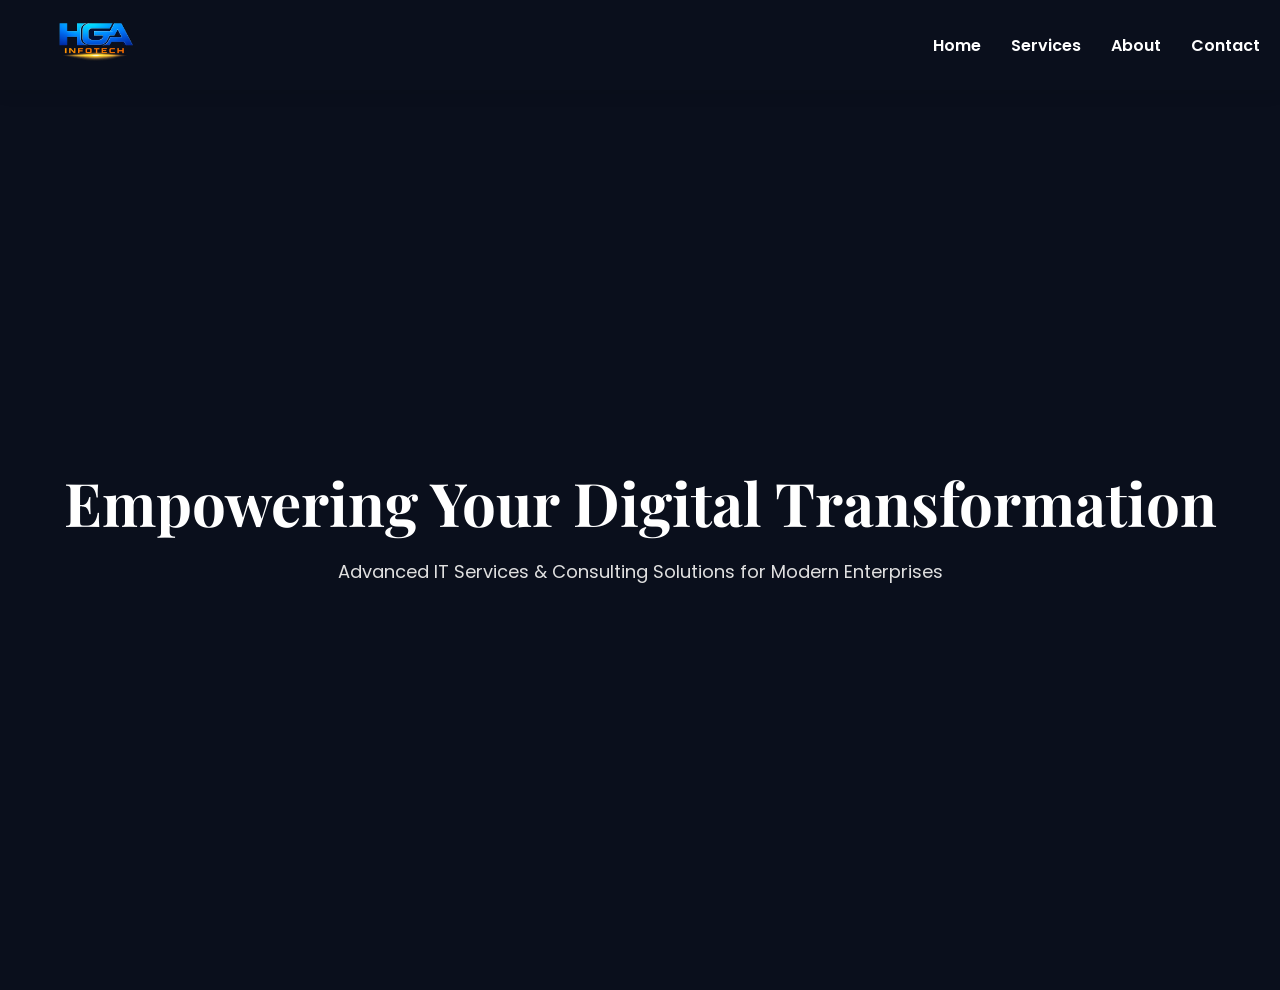
==== index.html @ c2582e8c "WEBSITE ADDED PAGES" ====
<!DOCTYPE html>
<html lang="en">
<head>
<meta charset="UTF-8">
<meta name="viewport" content="width=device-width, initial-scale=1.0">
<title>HGA Infotech | Digital Transformation</title>

<link href="https://fonts.googleapis.com/css2?family=Playfair+Display:wght@500;700&family=Poppins:wght@300;400;600&display=swap" rel="stylesheet">

<style>
*{
    margin:0;
    padding:0;
    box-sizing:border-box;
}

body{
    font-family: 'Poppins', sans-serif;
    background:#0a0f1c;
    color:white;
}

/* ===== HEADER ===== */
header{
position:fixed;
top:0;
width:100%;
height:90px;
padding:0 20px;
display:flex;
justify-content:space-between;
align-items:center;
box-shadow:0 4px 15px rgba(0,0,0,0.08);
z-index:1000;
}

/* Logo + Text */
.header-left{
    display:flex;
    align-items:center; 
  /* vertical center */
    gap:0;            /* space between logo and text */
}

.header-left img{
    height:150px;        /* same as light theme */
    width:auto;
}


.header-left .logo-text{
    font-size:22px;
    font-weight:600;
    letter-spacing:2px;
    color:#4fd1c5;
    margin-bottom:5px;
}

/* NAVIGATION */
nav{
    display:flex;
    align-items:center;
    gap:30px;
}

nav a{
    color:white;
    text-decoration:none;
    font-size:16px;
    font-weight:600;
    transition:0.3s;
}
.logo
nav a:hover{
    color:#00e0ff;
}

/* HERO SECTION */
.hero{
    height:100vh;
    background:linear-gradient(rgba(10,15,28,0.35), rgba(10,15,28,0.35)),
               url('ai-background.png');
    background-size:cover;
    background-position:center;
    background-attachment:fixed;
    display:flex;
    align-items:center;
    justify-content:center;
    text-align:center;
    padding:20px;
    margin-top:90px; /* space for fixed header */
}

.hero-content h1{
    font-family:'Playfair Display', serif;
    font-size:60px;
    line-height:1.2;
    margin-bottom:20px;
}

.hero-content p{
    font-size:18px;
    margin-bottom:30px;
    color:#e0e0e0;
}

.btn{
    padding:14px 35px;
    background:#4fd1c5;
    color:#000;
    text-decoration:none;
    font-weight:600;
    border-radius:30px;
    transition:0.3s;
}

.btn:hover{
    background:white;
}

/* CONTACT SECTION */


/* MOBILE */
@media(max-width:768px){
    header{
        flex-direction:column;
        align-items:flex-start;
        gap:10px;
        padding:15px 20px;
    }

    .hero-content h1{
        font-size:36px;
    }

    nav{
        flex-direction:column;
        align-items:flex-start;
        gap:15px;
    }
}
</style>
</head>

<body>

<header>
    <div class="header-left">
        <img src="logo.png" alt="HGA Logo">
        <div class="logo-text"></div>
    </div>

    <nav>
        <a href="#">Home</a>
        <a href="services.html">Services</a>
        <a href="about.html">About</a>
        <a href="contact.html">Contact</a>
    </nav>
</header>

<section class="hero">
    <div class="hero-content">
        <h1>Empowering Your Digital Transformation</h1>
        <p>Advanced IT Services & Consulting Solutions for Modern Enterprises</p>
    </div>
</section>

<s
</body>
</html>
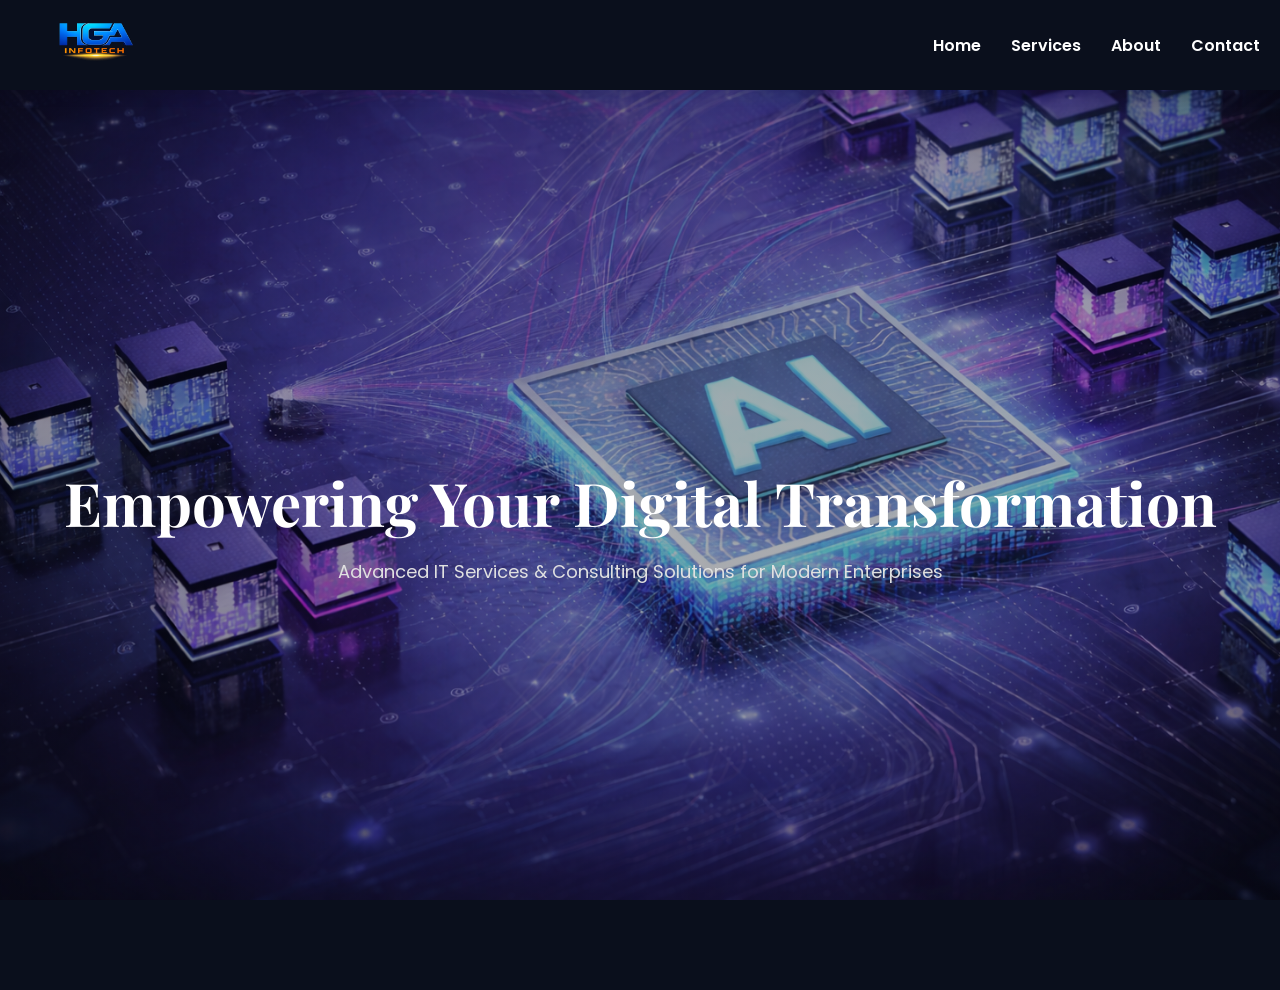
==== commit 2b5dca51: "Update index.html" ====
--- a/index.html
+++ b/index.html
@@ -79,7 +79,7 @@
 .hero{
     height:100vh;
     background:linear-gradient(rgba(10,15,28,0.35), rgba(10,15,28,0.35)),
-               url('ai-background.png');
+               url('MAINSCREEN.png');
     background-size:cover;
     background-position:center;
     background-attachment:fixed;
@@ -168,4 +168,5 @@
 
 <s
 </body>
-</html>+
+</html>
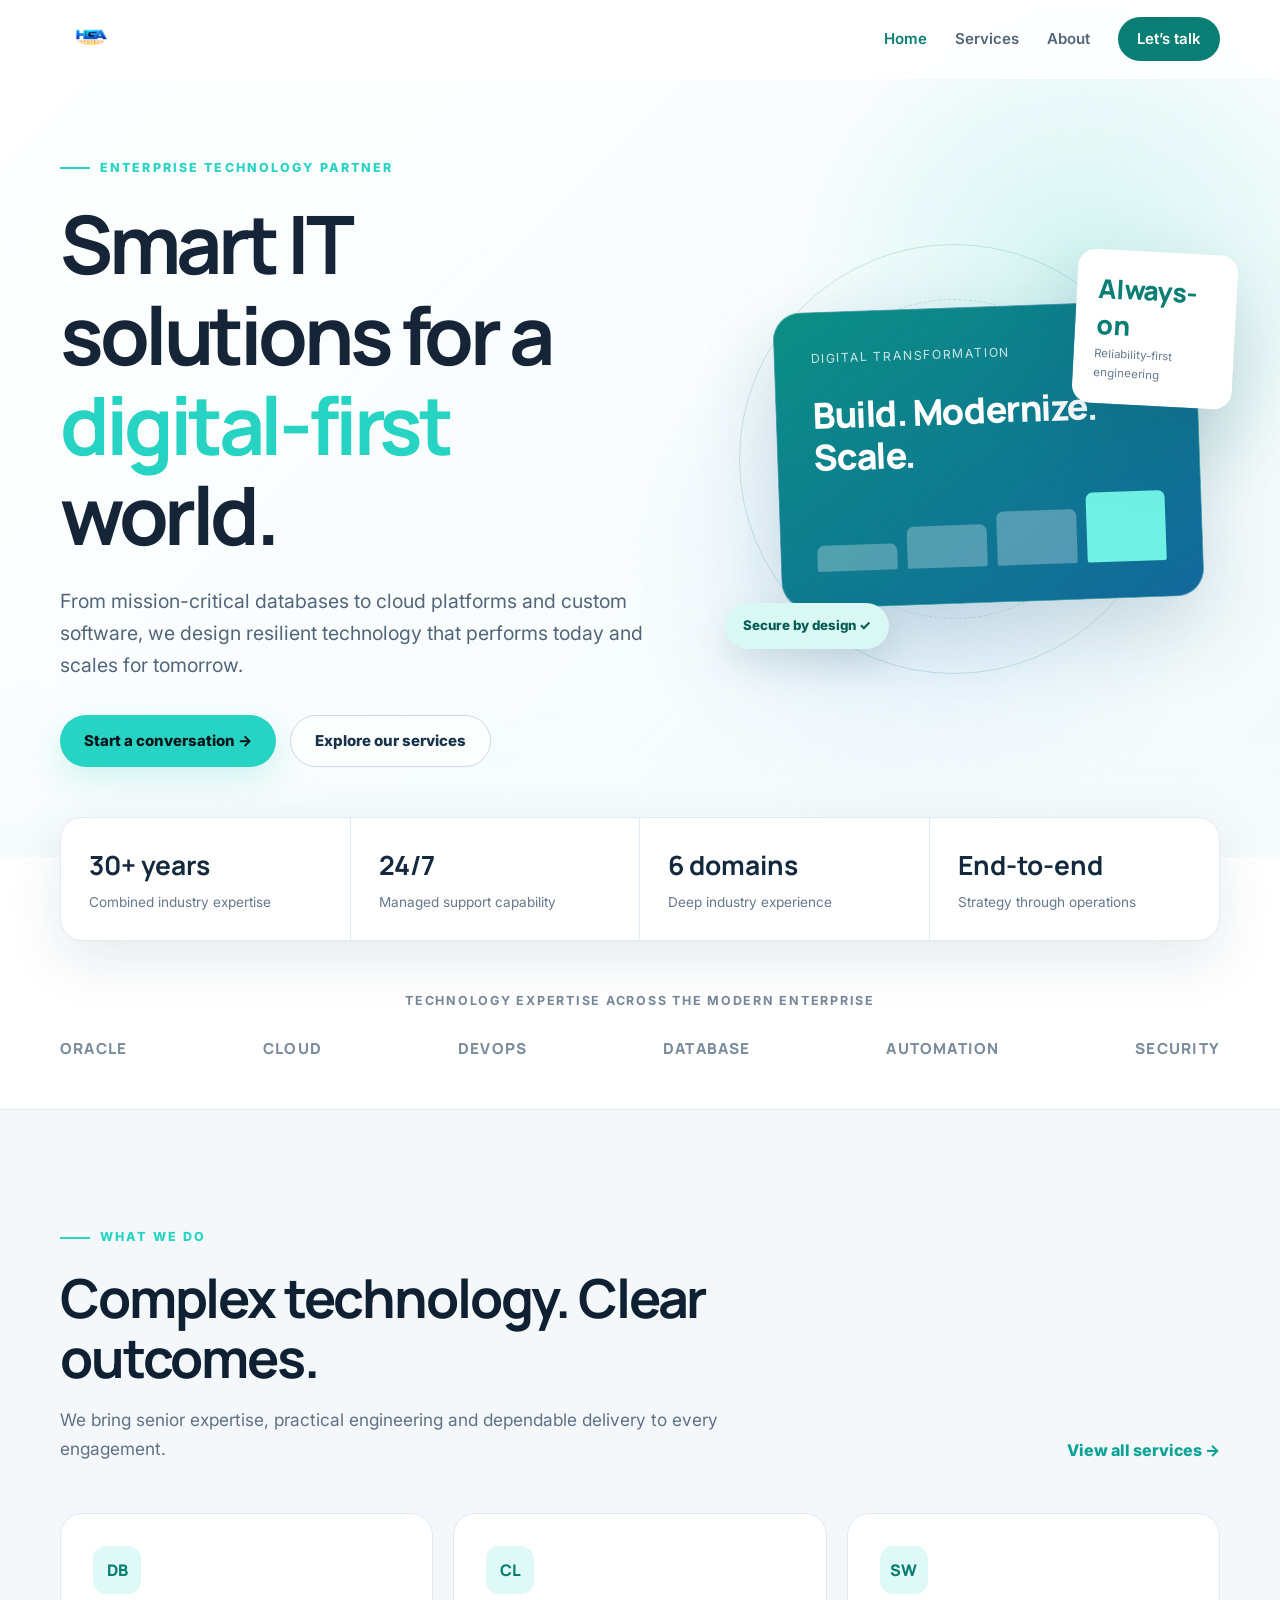
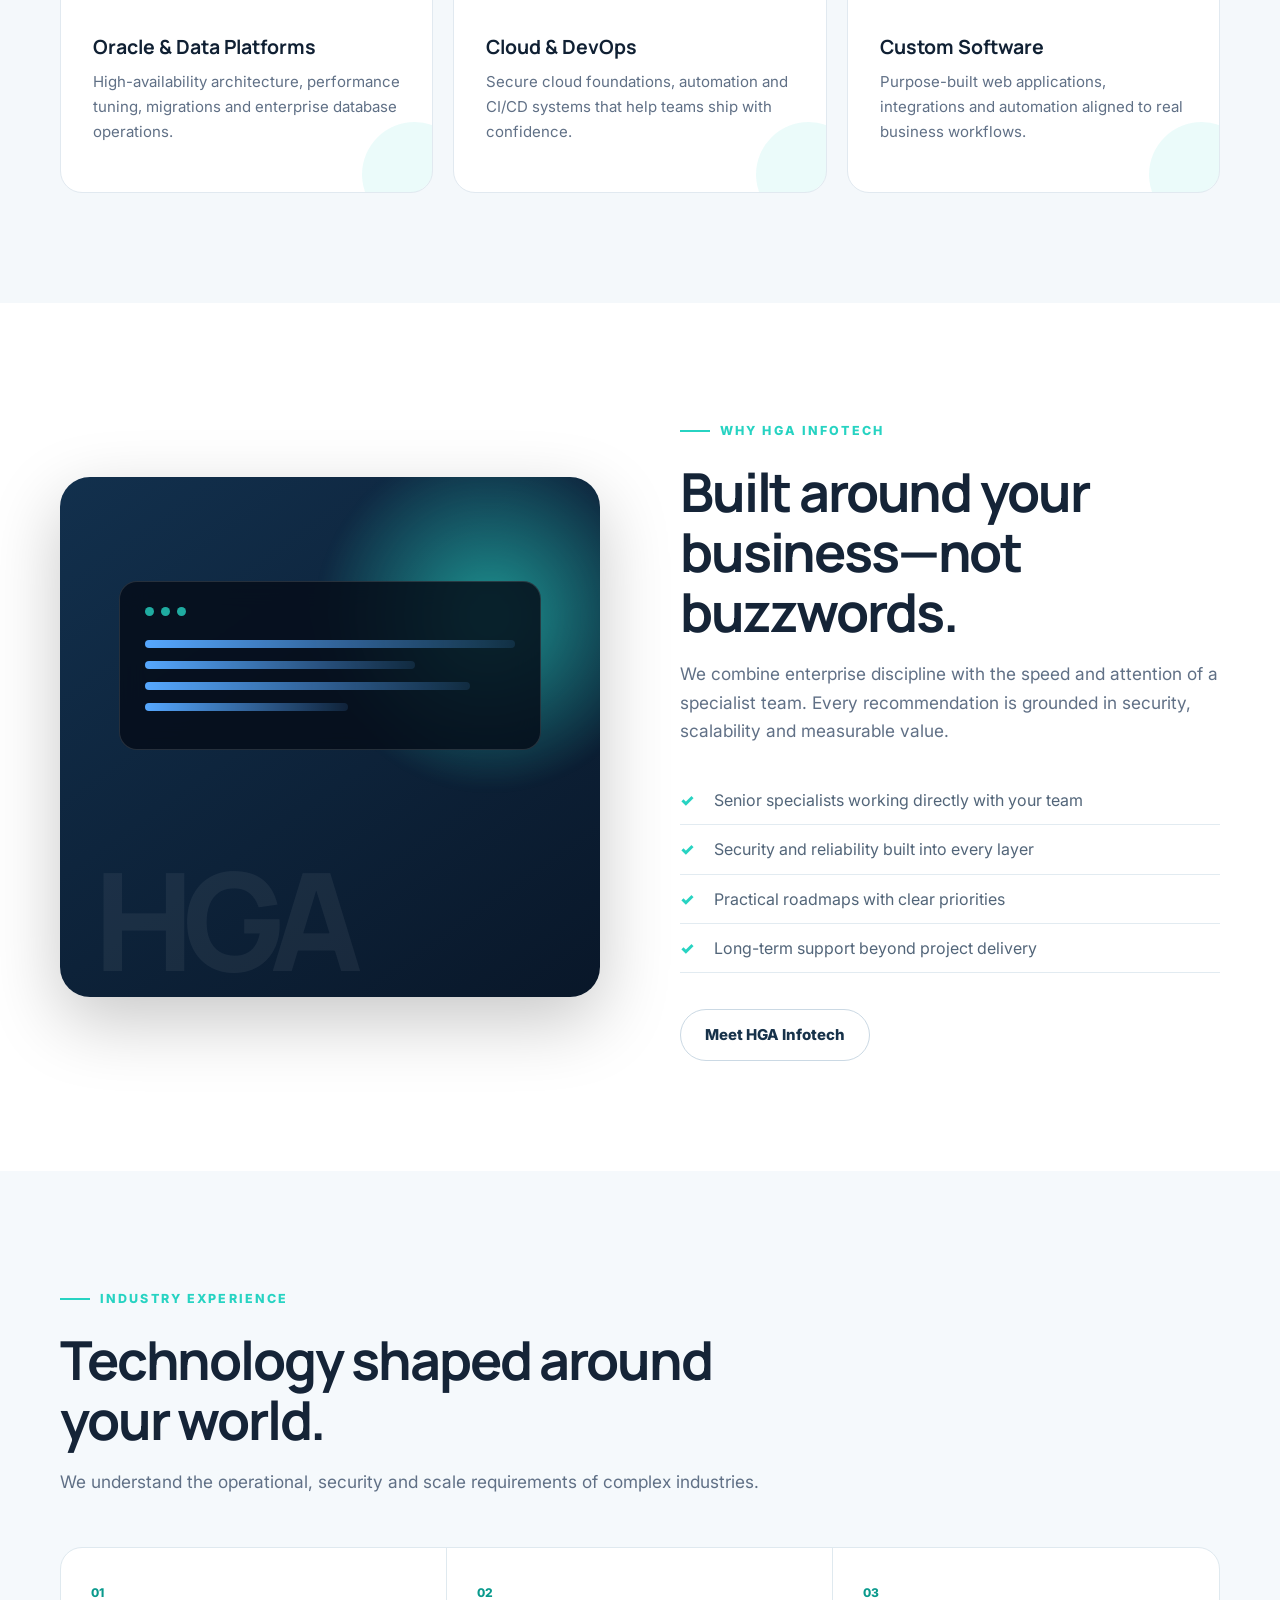
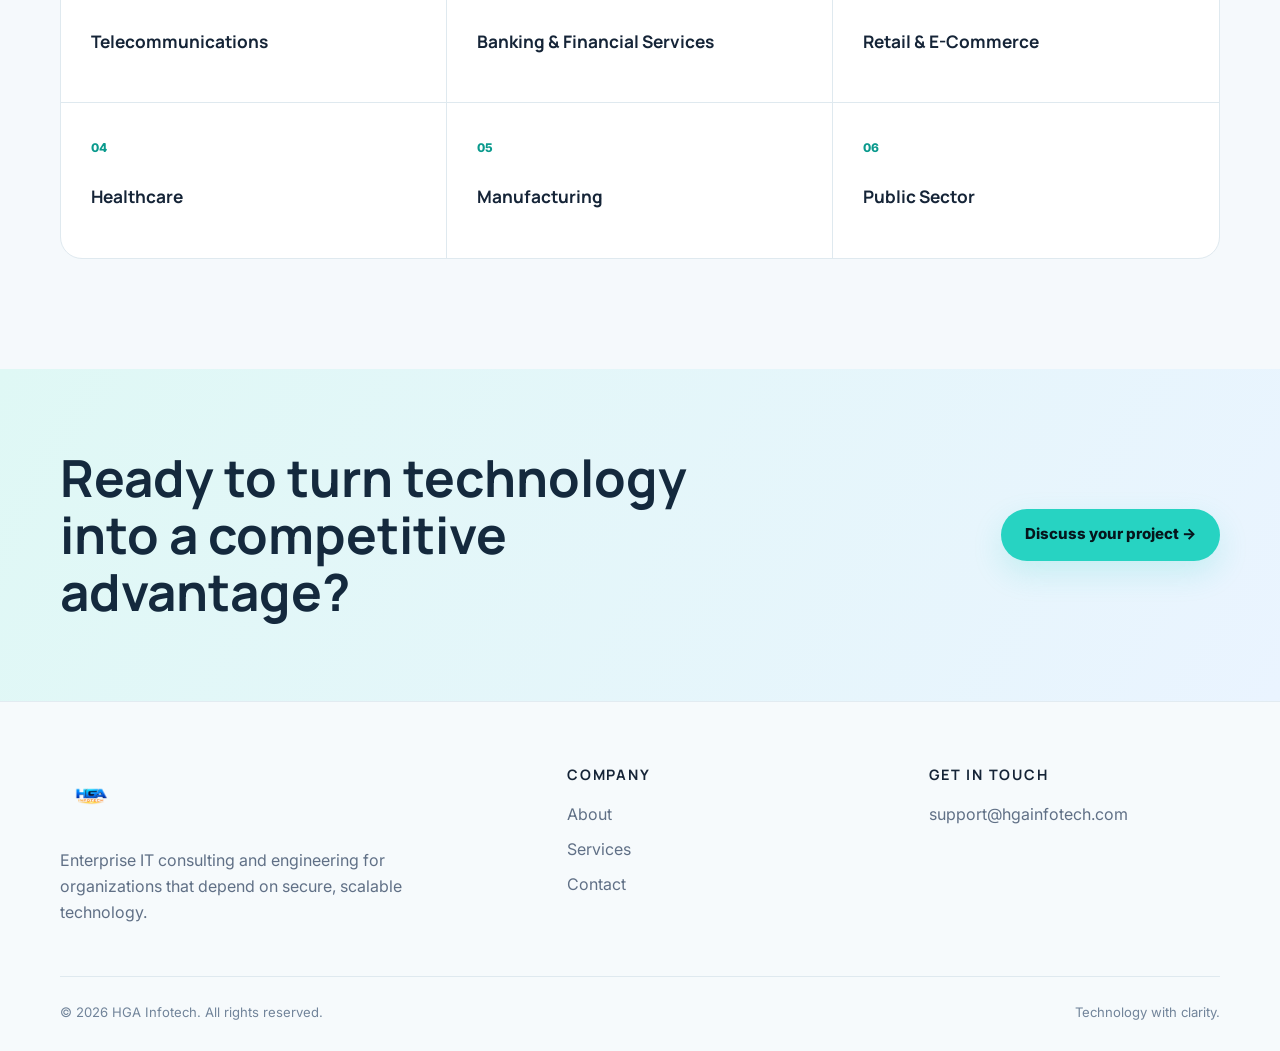
==== commit 78f1aa7c: "Professional light-theme website redesign" ====
--- a/index.html
+++ b/index.html
@@ -1,172 +1,63 @@
-<!DOCTYPE html>
-<html lang="en">
-<head>
-<meta charset="UTF-8">
-<meta name="viewport" content="width=device-width, initial-scale=1.0">
-<title>HGA Infotech | Digital Transformation</title>
-
-<link href="https://fonts.googleapis.com/css2?family=Playfair+Display:wght@500;700&family=Poppins:wght@300;400;600&display=swap" rel="stylesheet">
-
-<style>
-*{
-    margin:0;
-    padding:0;
-    box-sizing:border-box;
-}
-
-body{
-    font-family: 'Poppins', sans-serif;
-    background:#0a0f1c;
-    color:white;
-}
-
-/* ===== HEADER ===== */
-header{
-position:fixed;
-top:0;
-width:100%;
-height:90px;
-padding:0 20px;
-display:flex;
-justify-content:space-between;
-align-items:center;
-box-shadow:0 4px 15px rgba(0,0,0,0.08);
-z-index:1000;
-}
-
-/* Logo + Text */
-.header-left{
-    display:flex;
-    align-items:center; 
-  /* vertical center */
-    gap:0;            /* space between logo and text */
-}
-
-.header-left img{
-    height:150px;        /* same as light theme */
-    width:auto;
-}
-
-
-.header-left .logo-text{
-    font-size:22px;
-    font-weight:600;
-    letter-spacing:2px;
-    color:#4fd1c5;
-    margin-bottom:5px;
-}
-
-/* NAVIGATION */
-nav{
-    display:flex;
-    align-items:center;
-    gap:30px;
-}
-
-nav a{
-    color:white;
-    text-decoration:none;
-    font-size:16px;
-    font-weight:600;
-    transition:0.3s;
-}
-.logo
-nav a:hover{
-    color:#00e0ff;
-}
-
-/* HERO SECTION */
-.hero{
-    height:100vh;
-    background:linear-gradient(rgba(10,15,28,0.35), rgba(10,15,28,0.35)),
-               url('MAINSCREEN.png');
-    background-size:cover;
-    background-position:center;
-    background-attachment:fixed;
-    display:flex;
-    align-items:center;
-    justify-content:center;
-    text-align:center;
-    padding:20px;
-    margin-top:90px; /* space for fixed header */
-}
-
-.hero-content h1{
-    font-family:'Playfair Display', serif;
-    font-size:60px;
-    line-height:1.2;
-    margin-bottom:20px;
-}
-
-.hero-content p{
-    font-size:18px;
-    margin-bottom:30px;
-    color:#e0e0e0;
-}
-
-.btn{
-    padding:14px 35px;
-    background:#4fd1c5;
-    color:#000;
-    text-decoration:none;
-    font-weight:600;
-    border-radius:30px;
-    transition:0.3s;
-}
-
-.btn:hover{
-    background:white;
-}
-
-/* CONTACT SECTION */
-
-
-/* MOBILE */
-@media(max-width:768px){
-    header{
-        flex-direction:column;
-        align-items:flex-start;
-        gap:10px;
-        padding:15px 20px;
-    }
-
-    .hero-content h1{
-        font-size:36px;
-    }
-
-    nav{
-        flex-direction:column;
-        align-items:flex-start;
-        gap:15px;
-    }
-}
-</style>
-</head>
-
-<body>
-
-<header>
-    <div class="header-left">
-        <img src="logo.png" alt="HGA Logo">
-        <div class="logo-text"></div>
-    </div>
-
-    <nav>
-        <a href="#">Home</a>
-        <a href="services.html">Services</a>
-        <a href="about.html">About</a>
-        <a href="contact.html">Contact</a>
-    </nav>
-</header>
-
-<section class="hero">
-    <div class="hero-content">
-        <h1>Empowering Your Digital Transformation</h1>
-        <p>Advanced IT Services & Consulting Solutions for Modern Enterprises</p>
-    </div>
-</section>
-
-<s
-</body>
-
-</html>
+<!doctype html>
+<html lang="en">
+<head>
+  <meta charset="utf-8"><meta name="viewport" content="width=device-width,initial-scale=1">
+  <meta name="description" content="HGA Infotech delivers enterprise IT consulting, Oracle database, cloud, DevOps, security and custom software solutions.">
+  <title>HGA Infotech | Enterprise Technology, Built for What’s Next</title>
+  <link rel="preconnect" href="https://fonts.googleapis.com"><link rel="preconnect" href="https://fonts.gstatic.com" crossorigin>
+  <link href="https://fonts.googleapis.com/css2?family=Inter:wght@400;500;600;700&family=Manrope:wght@600;700;800&display=swap" rel="stylesheet">
+  <link rel="stylesheet" href="styles.css">
+</head>
+<body>
+  <header class="site-header"><div class="container nav-wrap">
+    <a class="brand" href="index.html" aria-label="HGA Infotech home"><img src="logo.png" alt="HGA Infotech"></a>
+    <button class="menu-toggle" aria-label="Open navigation" aria-expanded="false"><span></span><span></span><span></span></button>
+    <nav class="nav-links" aria-label="Main navigation"><a class="active" href="index.html">Home</a><a href="services.html">Services</a><a href="about.html">About</a><a class="nav-cta" href="contact.html">Let’s talk</a></nav>
+  </div></header>
+
+  <main>
+    <section class="hero"><div class="container hero-layout"><div class="hero-content">
+      <span class="eyebrow">Enterprise technology partner</span>
+      <h1>Smart IT solutions for a <span>digital-first</span> world.</h1>
+      <p class="hero-copy">From mission-critical databases to cloud platforms and custom software, we design resilient technology that performs today and scales for tomorrow.</p>
+      <div class="actions"><a class="btn btn-primary" href="contact.html">Start a conversation →</a><a class="btn btn-secondary" href="services.html">Explore our services</a></div>
+    </div><div class="hero-showcase" aria-hidden="true"><div class="showcase-orbit orbit-one"></div><div class="showcase-orbit orbit-two"></div><div class="showcase-card showcase-main"><span>Digital transformation</span><strong>Build. Modernize.<br>Scale.</strong><div class="showcase-bars"><i></i><i></i><i></i><i></i></div></div><div class="showcase-card showcase-float"><b>Always-on</b><span>Reliability-first engineering</span></div><div class="showcase-pill">Secure by design ✓</div></div></div></section>
+
+    <div class="trust-bar"><div class="container trust-grid">
+      <div class="stat"><strong>30+ years</strong><span>Combined industry expertise</span></div>
+      <div class="stat"><strong>24/7</strong><span>Managed support capability</span></div>
+      <div class="stat"><strong>6 domains</strong><span>Deep industry experience</span></div>
+      <div class="stat"><strong>End-to-end</strong><span>Strategy through operations</span></div>
+    </div></div>
+
+    <section class="expertise-strip"><div class="container"><p>Technology expertise across the modern enterprise</p><div class="expertise-list"><span>ORACLE</span><span>CLOUD</span><span>DEVOPS</span><span>DATABASE</span><span>AUTOMATION</span><span>SECURITY</span></div></div></section>
+
+    <section class="section section-light"><div class="container">
+      <div class="section-head"><div><span class="eyebrow">What we do</span><h2>Complex technology. Clear outcomes.</h2><p class="lead">We bring senior expertise, practical engineering and dependable delivery to every engagement.</p></div><a class="text-link" href="services.html">View all services →</a></div>
+      <div class="services-grid">
+        <article class="service-card"><div class="icon-box">DB</div><h3>Oracle & Data Platforms</h3><p>High-availability architecture, performance tuning, migrations and enterprise database operations.</p></article>
+        <article class="service-card"><div class="icon-box">CL</div><h3>Cloud & DevOps</h3><p>Secure cloud foundations, automation and CI/CD systems that help teams ship with confidence.</p></article>
+        <article class="service-card"><div class="icon-box">SW</div><h3>Custom Software</h3><p>Purpose-built web applications, integrations and automation aligned to real business workflows.</p></article>
+      </div>
+    </div></section>
+
+    <section class="section section-dark"><div class="container split">
+      <div class="visual-panel" aria-hidden="true"><div class="code-window"><div class="window-dots"><i></i><i></i><i></i></div><div class="code-line"></div><div class="code-line"></div><div class="code-line"></div><div class="code-line"></div></div></div>
+      <div><span class="eyebrow">Why HGA Infotech</span><h2>Built around your business—not buzzwords.</h2><p class="lead">We combine enterprise discipline with the speed and attention of a specialist team. Every recommendation is grounded in security, scalability and measurable value.</p>
+        <ul class="check-list"><li>Senior specialists working directly with your team</li><li>Security and reliability built into every layer</li><li>Practical roadmaps with clear priorities</li><li>Long-term support beyond project delivery</li></ul>
+        <a class="btn btn-secondary" href="about.html">Meet HGA Infotech</a>
+      </div>
+    </div></section>
+
+    <section class="section industries-section"><div class="container"><div class="section-head"><div><span class="eyebrow">Industry experience</span><h2>Technology shaped around your world.</h2><p class="lead">We understand the operational, security and scale requirements of complex industries.</p></div></div><div class="industry-grid"><article><span>01</span><h3>Telecommunications</h3></article><article><span>02</span><h3>Banking & Financial Services</h3></article><article><span>03</span><h3>Retail & E-Commerce</h3></article><article><span>04</span><h3>Healthcare</h3></article><article><span>05</span><h3>Manufacturing</h3></article><article><span>06</span><h3>Public Sector</h3></article></div></div></section>
+
+    <section class="cta"><div class="container cta-inner"><h2>Ready to turn technology into a competitive advantage?</h2><a class="btn btn-primary" href="contact.html">Discuss your project →</a></div></section>
+  </main>
+
+  <footer class="site-footer"><div class="container"><div class="footer-grid">
+    <div class="footer-brand"><a class="brand" href="index.html"><img src="logo.png" alt="HGA Infotech"></a><p>Enterprise IT consulting and engineering for organizations that depend on secure, scalable technology.</p></div>
+    <div class="footer-col"><h3>Company</h3><a href="about.html">About</a><a href="services.html">Services</a><a href="contact.html">Contact</a></div>
+    <div class="footer-col"><h3>Get in touch</h3><a href="mailto:support@hgainfotech.com">support@hgainfotech.com</a></div>
+  </div><div class="footer-bottom"><span>© 2026 HGA Infotech. All rights reserved.</span><span>Technology with clarity.</span></div></div></footer>
+  <script src="script.js"></script>
+</body></html>
--- a/styles.css
+++ b/styles.css
@@ -0,0 +1,247 @@
+:root {
+  --bg: #07111f;
+  --bg-soft: #0d1b2e;
+  --surface: #10233a;
+  --surface-light: #f4f8fb;
+  --text: #eef7ff;
+  --text-dark: #102033;
+  --muted: #9fb3c8;
+  --muted-dark: #607086;
+  --primary: #27d3c2;
+  --primary-dark: #0aa394;
+  --accent: #56a8ff;
+  --border: rgba(255, 255, 255, 0.11);
+  --shadow: 0 24px 70px rgba(0, 0, 0, 0.22);
+  --radius: 22px;
+  --container: min(1160px, calc(100% - 40px));
+}
+
+* { box-sizing: border-box; margin: 0; padding: 0; }
+html { scroll-behavior: smooth; }
+body {
+  font-family: "Inter", system-ui, sans-serif;
+  color: var(--text);
+  background: var(--bg);
+  line-height: 1.65;
+  overflow-x: hidden;
+}
+img { display: block; max-width: 100%; }
+a { color: inherit; }
+button { font: inherit; }
+.container { width: var(--container); margin-inline: auto; }
+
+.site-header {
+  position: fixed;
+  inset: 0 0 auto;
+  z-index: 1000;
+  background: rgba(7, 17, 31, 0.8);
+  border-bottom: 1px solid transparent;
+  backdrop-filter: blur(16px);
+  transition: .3s ease;
+}
+.site-header.scrolled { border-color: var(--border); box-shadow: 0 10px 30px rgba(0,0,0,.18); }
+.nav-wrap { min-height: 78px; display: flex; align-items: center; justify-content: space-between; gap: 28px; }
+.brand { display: flex; align-items: center; text-decoration: none; min-width: max-content; }
+.brand img { width: 142px; height: 62px; object-fit: contain; object-position: left center; }
+.nav-links { display: flex; align-items: center; gap: 28px; }
+.nav-links > a { color: #c4d2e0; text-decoration: none; font-size: .94rem; font-weight: 600; transition: .2s; }
+.nav-links > a:hover, .nav-links > a.active { color: white; }
+.nav-links .nav-cta { color: #06151c; background: var(--primary); padding: 10px 19px; border-radius: 999px; }
+.nav-links .nav-cta:hover { color: #06151c; background: #6ae6da; transform: translateY(-1px); }
+.menu-toggle { display: none; color: white; background: transparent; border: 0; width: 42px; height: 42px; cursor: pointer; }
+.menu-toggle span { display: block; width: 24px; height: 2px; background: currentColor; margin: 5px auto; transition: .25s; }
+
+.hero { position: relative; min-height: 760px; display: grid; align-items: center; padding: 150px 0 90px; isolation: isolate; }
+.hero::before { content: ""; position: absolute; inset: 0; z-index: -2; background: linear-gradient(90deg, rgba(4,12,24,.98) 3%, rgba(4,12,24,.83) 47%, rgba(4,12,24,.3)), url("MAINSCREEN.png") center/cover; }
+.hero::after { content: ""; position: absolute; inset: auto 0 0; height: 180px; z-index: -1; background: linear-gradient(transparent, var(--bg)); }
+.hero-content { max-width: 760px; }
+.eyebrow { display: inline-flex; align-items: center; gap: 10px; color: var(--primary); text-transform: uppercase; letter-spacing: .17em; font-size: .78rem; font-weight: 800; margin-bottom: 20px; }
+.eyebrow::before { content: ""; width: 30px; height: 2px; background: var(--primary); }
+h1, h2, h3 { font-family: "Manrope", sans-serif; line-height: 1.12; }
+.hero h1 { font-size: clamp(3rem, 6.3vw, 5.8rem); letter-spacing: -.055em; max-width: 900px; }
+.hero h1 span { color: var(--primary); }
+.hero-copy { max-width: 650px; color: #c4d2e0; font-size: clamp(1.05rem, 2vw, 1.22rem); margin: 25px 0 34px; }
+.actions { display: flex; flex-wrap: wrap; gap: 14px; }
+.btn { display: inline-flex; justify-content: center; align-items: center; gap: 9px; min-height: 52px; padding: 0 24px; border-radius: 999px; text-decoration: none; font-weight: 800; font-size: .94rem; transition: .25s ease; }
+.btn-primary { color: #06151c; background: var(--primary); box-shadow: 0 12px 30px rgba(39,211,194,.18); }
+.btn-primary:hover { background: #6ae6da; transform: translateY(-2px); }
+.btn-secondary { color: white; border: 1px solid rgba(255,255,255,.25); background: rgba(255,255,255,.06); }
+.btn-secondary:hover { border-color: white; background: rgba(255,255,255,.11); transform: translateY(-2px); }
+
+.trust-bar { position: relative; z-index: 2; margin-top: -40px; }
+.trust-grid { display: grid; grid-template-columns: repeat(4, 1fr); background: rgba(16,35,58,.96); border: 1px solid var(--border); border-radius: var(--radius); box-shadow: var(--shadow); overflow: hidden; }
+.stat { padding: 26px 28px; border-right: 1px solid var(--border); }
+.stat:last-child { border: 0; }
+.stat strong { display: block; font-family: "Manrope"; font-size: 1.65rem; color: white; }
+.stat span { color: var(--muted); font-size: .85rem; }
+
+.section { padding: 110px 0; }
+.section-light { color: var(--text-dark); background: var(--surface-light); }
+.section-head { display: flex; align-items: end; justify-content: space-between; gap: 40px; margin-bottom: 50px; }
+.section-head > div { max-width: 700px; }
+.section h2 { font-size: clamp(2.2rem, 4.2vw, 3.6rem); letter-spacing: -.04em; margin-bottom: 18px; }
+.lead { color: var(--muted-dark); font-size: 1.08rem; max-width: 700px; }
+.section-dark .lead { color: var(--muted); }
+.text-link { color: var(--primary-dark); font-weight: 800; text-decoration: none; white-space: nowrap; }
+.text-link:hover { text-decoration: underline; }
+
+.services-grid { display: grid; grid-template-columns: repeat(3, 1fr); gap: 20px; }
+.service-card { position: relative; min-height: 280px; padding: 32px; color: var(--text-dark); background: white; border: 1px solid #e1e9f0; border-radius: var(--radius); transition: .3s ease; overflow: hidden; }
+.service-card::after { content: ""; position: absolute; right: -35px; bottom: -35px; width: 105px; height: 105px; border-radius: 50%; background: rgba(39,211,194,.09); transition: .3s; }
+.service-card:hover { transform: translateY(-7px); box-shadow: 0 24px 55px rgba(22,50,75,.11); border-color: rgba(10,163,148,.35); }
+.service-card:hover::after { transform: scale(1.35); }
+.icon-box { display: grid; place-items: center; width: 48px; height: 48px; color: #057d72; background: #dff9f6; border-radius: 13px; font-family: "Manrope"; font-weight: 800; margin-bottom: 42px; }
+.service-card h3 { font-size: 1.22rem; margin-bottom: 12px; }
+.service-card p { color: var(--muted-dark); font-size: .94rem; }
+
+.split { display: grid; grid-template-columns: 1fr 1fr; gap: 80px; align-items: center; }
+.visual-panel { position: relative; min-height: 520px; border-radius: 30px; overflow: hidden; background: linear-gradient(145deg, #12304d, #091729); box-shadow: var(--shadow); }
+.visual-panel::before { content: ""; position: absolute; width: 360px; height: 360px; border-radius: 50%; right: -70px; top: -40px; background: radial-gradient(circle, rgba(39,211,194,.65), transparent 68%); filter: blur(4px); }
+.visual-panel::after { content: "HGA"; position: absolute; left: 34px; bottom: 10px; font: 800 8.5rem/1 "Manrope"; letter-spacing: -.08em; color: rgba(255,255,255,.06); }
+.code-window { position: absolute; width: 78%; left: 11%; top: 20%; padding: 25px; background: rgba(5,13,25,.83); border: 1px solid rgba(255,255,255,.13); border-radius: 18px; backdrop-filter: blur(12px); }
+.window-dots { display: flex; gap: 7px; margin-bottom: 24px; }
+.window-dots i { width: 9px; height: 9px; border-radius: 50%; background: var(--primary); opacity: .8; }
+.code-line { height: 8px; border-radius: 10px; margin: 13px 0; background: linear-gradient(90deg, var(--accent), rgba(86,168,255,.12)); }
+.code-line:nth-child(3) { width: 73%; }.code-line:nth-child(4) { width: 88%; }.code-line:nth-child(5) { width: 55%; }.code-line:nth-child(6) { width: 78%; }
+.check-list { list-style: none; margin: 30px 0 36px; }
+.check-list li { position: relative; padding: 11px 0 11px 34px; color: #cad7e4; border-bottom: 1px solid var(--border); }
+.check-list li::before { content: "✓"; position: absolute; left: 0; color: var(--primary); font-weight: 900; }
+
+.page-hero { padding: 170px 0 90px; background: radial-gradient(circle at 82% 15%, rgba(39,211,194,.14), transparent 26%), linear-gradient(145deg,#07111f,#0c2035); }
+.page-hero .eyebrow { margin-bottom: 18px; }
+.page-hero h1 { max-width: 850px; font-size: clamp(2.8rem, 5.4vw, 5rem); letter-spacing: -.05em; }
+.page-hero p { max-width: 720px; color: var(--muted); font-size: 1.15rem; margin-top: 24px; }
+.process-grid { display: grid; grid-template-columns: repeat(4, 1fr); gap: 18px; counter-reset: process; }
+.process-item { counter-increment: process; padding: 28px; border: 1px solid var(--border); border-radius: 18px; background: rgba(255,255,255,.035); }
+.process-item::before { content: "0" counter(process); display: block; color: var(--primary); font-family: "Manrope"; font-weight: 800; margin-bottom: 35px; }
+.process-item h3 { margin-bottom: 12px; }.process-item p { color: var(--muted); font-size: .92rem; }
+.content-card { padding: 38px; color: var(--text-dark); background: white; border: 1px solid #e1e9f0; border-radius: var(--radius); }
+.content-card h3 { margin-bottom: 12px; font-size: 1.25rem; }.content-card p { color: var(--muted-dark); }
+.values-grid { display: grid; grid-template-columns: repeat(3,1fr); gap: 20px; margin-top: 45px; }
+
+.contact-layout { display: grid; grid-template-columns: .85fr 1.15fr; gap: 60px; align-items: start; }
+.contact-list { list-style: none; margin-top: 35px; }
+.contact-list li { padding: 18px 0; border-bottom: 1px solid var(--border); color: var(--muted); }
+.contact-list strong { display: block; color: white; margin-bottom: 4px; }
+.contact-list a { color: var(--primary); text-decoration: none; }
+.contact-form { display: grid; grid-template-columns: 1fr 1fr; gap: 20px; padding: 38px; color: var(--text-dark); background: white; border-radius: var(--radius); box-shadow: var(--shadow); }
+.field { display: grid; gap: 7px; }.field.full { grid-column: 1 / -1; }
+.field label { font-size: .85rem; font-weight: 800; }
+.field input, .field textarea, .field select { width: 100%; padding: 14px 15px; border: 1px solid #ced9e4; border-radius: 10px; background: #f8fafc; font: inherit; color: var(--text-dark); outline: none; }
+.field input:focus, .field textarea:focus, .field select:focus { border-color: var(--primary-dark); box-shadow: 0 0 0 3px rgba(10,163,148,.1); }
+.field textarea { min-height: 130px; resize: vertical; }
+.form-note { grid-column: 1/-1; color: var(--muted-dark); font-size: .8rem; }
+
+.cta { padding: 80px 0; background: linear-gradient(125deg, #133150, #0b4c54); }
+.cta-inner { display: flex; align-items: center; justify-content: space-between; gap: 35px; }
+.cta h2 { font-size: clamp(2rem, 4vw, 3.3rem); max-width: 700px; margin: 0; }
+.site-footer { padding: 65px 0 28px; background: #040b14; }
+.footer-grid { display: grid; grid-template-columns: 1.5fr 1fr 1fr; gap: 70px; padding-bottom: 50px; }
+.footer-brand p { max-width: 420px; color: var(--muted); margin-top: 18px; }
+.footer-col h3 { font-size: .9rem; text-transform: uppercase; letter-spacing: .12em; color: white; margin-bottom: 18px; }
+.footer-col a { display: block; width: fit-content; color: var(--muted); text-decoration: none; margin: 9px 0; }
+.footer-col a:hover { color: var(--primary); }
+.footer-bottom { display: flex; justify-content: space-between; gap: 20px; padding-top: 25px; border-top: 1px solid var(--border); color: #71849a; font-size: .82rem; }
+
+@media (max-width: 920px) {
+  .menu-toggle { display: block; }
+  .nav-links { position: absolute; top: 78px; left: 20px; right: 20px; display: none; flex-direction: column; align-items: stretch; gap: 0; padding: 15px; background: #0c1b2d; border: 1px solid var(--border); border-radius: 16px; box-shadow: var(--shadow); }
+  .nav-links.open { display: flex; }
+  .nav-links > a { padding: 13px 12px; }
+  .nav-links .nav-cta { margin-top: 7px; text-align: center; }
+  .services-grid, .values-grid { grid-template-columns: repeat(2,1fr); }
+  .split, .contact-layout { grid-template-columns: 1fr; gap: 45px; }
+  .process-grid { grid-template-columns: repeat(2,1fr); }
+  .trust-grid { grid-template-columns: repeat(2,1fr); }
+  .stat:nth-child(2) { border-right: 0; }.stat:nth-child(-n+2) { border-bottom: 1px solid var(--border); }
+  .footer-grid { grid-template-columns: 1fr 1fr; }.footer-brand { grid-column: 1/-1; }
+}
+
+@media (max-width: 620px) {
+  :root { --container: min(100% - 30px, 1160px); }
+  .brand img { width: 124px; }
+  .hero { min-height: 700px; padding-top: 130px; }
+  .hero h1 { font-size: 3.1rem; }
+  .section { padding: 78px 0; }
+  .section-head { display: block; }.section-head .text-link { display: inline-block; margin-top: 18px; }
+  .services-grid, .values-grid, .process-grid { grid-template-columns: 1fr; }
+  .service-card { min-height: 250px; }.icon-box { margin-bottom: 30px; }
+  .visual-panel { min-height: 390px; }
+  .trust-grid { grid-template-columns: 1fr 1fr; }.stat { padding: 20px 18px; }
+  .stat strong { font-size: 1.35rem; }
+  .contact-form { grid-template-columns: 1fr; padding: 25px; }.field.full { grid-column: auto; }
+  .cta-inner { display: block; }.cta .btn { margin-top: 25px; }
+  .footer-grid { grid-template-columns: 1fr; gap: 35px; }.footer-brand { grid-column: auto; }
+  .footer-bottom { flex-direction: column; }
+}
+
+/* Light brand theme */
+body { color: #152437; background: #ffffff; }
+.site-header { background: rgba(255,255,255,.9); }
+.site-header.scrolled { border-color: #e5edf3; box-shadow: 0 8px 28px rgba(18,48,75,.08); }
+.nav-links > a { color: #526579; }
+.nav-links > a:hover, .nav-links > a.active { color: #087e74; }
+.nav-links .nav-cta, .nav-links .nav-cta:hover { color: white; background: #087e74; }
+.menu-toggle { color: #152437; }
+.hero { color: #152437; background: #f6fbfc; }
+.hero::before { background: radial-gradient(circle at 84% 32%, rgba(39,211,194,.17), transparent 23%), radial-gradient(circle at 72% 65%, rgba(86,168,255,.14), transparent 27%), linear-gradient(135deg,#fff,#f2fafb); opacity: 1; }
+.hero::after { background: linear-gradient(transparent, #f6fbfc); }
+.hero h1 { max-width: 790px; }
+.hero-copy { color: #526579; max-width: 610px; }
+.btn-secondary { color: #17324a; border-color: #cbd9e4; background: rgba(255,255,255,.78); }
+.btn-secondary:hover { color: #087e74; border-color: #087e74; background: white; }
+.trust-grid { background: white; border-color: #e1ebf2; box-shadow: 0 20px 55px rgba(22,50,75,.1); }
+.stat { border-color: #e1ebf2; }.stat strong { color: #14293d; }.stat span { color: #66788b; }
+.section-dark { color: #152437; background: #ffffff; }
+.section-dark .lead { color: #607086; }
+.section-dark .check-list li { color: #526579; border-color: #e2ebf1; }
+.process-item { background: #f6fafc; border-color: #dde8ef; }
+.process-item p { color: #607086; }
+.page-hero { color: #152437; background: radial-gradient(circle at 82% 15%, rgba(39,211,194,.18), transparent 27%), linear-gradient(145deg,#f8fcfd,#eaf5f7); }
+.page-hero p { color: #607086; }
+.contact-list li { color: #607086; border-color: #dfe9ef; }
+.contact-list strong { color: #152437; }.contact-list a { color: #087e74; }
+.contact-form { border: 1px solid #dfe9ef; box-shadow: 0 24px 65px rgba(22,50,75,.11); }
+.form-alert { color: #087e74; font-weight: 700; }
+.cta { color: #14293d; background: linear-gradient(120deg, #dff8f5, #eaf4ff); }
+.site-footer { color: #152437; background: #f6fafc; border-top: 1px solid #e2ebf1; }
+.footer-brand p, .footer-col a { color: #607086; }
+.footer-col h3 { color: #152437; }
+.footer-bottom { color: #71849a; border-color: #dfe9ef; }
+.hero-layout { display: grid; grid-template-columns: 1.08fr .92fr; align-items: center; gap: 70px; }
+.hero-showcase { position: relative; min-height: 470px; }
+.showcase-orbit { position: absolute; border: 1px solid rgba(8,126,116,.18); border-radius: 50%; }
+.orbit-one { width: 430px; height: 430px; inset: 20px auto auto 20px; }
+.orbit-two { width: 320px; height: 320px; inset: 75px auto auto 75px; border-style: dashed; }
+.showcase-card { position: absolute; border: 1px solid rgba(255,255,255,.35); box-shadow: 0 30px 80px rgba(19,71,92,.18); }
+.showcase-main { inset: 82px 20px auto 58px; min-height: 295px; padding: 36px; color: white; border-radius: 28px; background: linear-gradient(145deg,#0b8f84,#12689b); transform: rotate(-2deg); }
+.showcase-main > span { display: block; font-size: .77rem; letter-spacing: .13em; text-transform: uppercase; opacity: .78; }
+.showcase-main strong { display: block; margin-top: 26px; font: 800 2.25rem/1.15 "Manrope"; letter-spacing: -.04em; }
+.showcase-bars { display: flex; align-items: end; gap: 10px; height: 70px; margin-top: 24px; }
+.showcase-bars i { flex: 1; height: 38%; border-radius: 7px 7px 2px 2px; background: rgba(255,255,255,.28); }
+.showcase-bars i:nth-child(2) { height: 60%; }.showcase-bars i:nth-child(3) { height: 78%; }.showcase-bars i:nth-child(4) { height: 100%; background: #6ff1e4; }
+.showcase-float { right: -15px; top: 28px; width: 160px; padding: 20px; color: #14293d; border-radius: 18px; background: white; transform: rotate(3deg); }
+.showcase-float b { display: block; color: #087e74; font: 800 1.65rem "Manrope"; }.showcase-float span { display: block; margin-top: 2px; color: #687b8d; font-size: .72rem; }
+.showcase-pill { position: absolute; left: 6px; bottom: 45px; padding: 12px 18px; border-radius: 999px; color: #075c55; background: #d9f8f4; box-shadow: 0 15px 35px rgba(19,71,92,.13); font-size: .83rem; font-weight: 800; }
+.expertise-strip { padding: 50px 0; background: white; border-bottom: 1px solid #e5edf3; }
+.expertise-strip p { color: #778899; text-align: center; font-size: .78rem; text-transform: uppercase; letter-spacing: .14em; font-weight: 700; }
+.expertise-list { display: flex; justify-content: space-between; flex-wrap: wrap; gap: 22px; margin-top: 26px; }
+.expertise-list span { color: #7b8c9c; font: 800 .95rem "Manrope"; letter-spacing: .08em; }
+.industries-section { color: #152437; background: #f5f9fc; }
+.industry-grid { display: grid; grid-template-columns: repeat(3,1fr); border: 1px solid #dfe9ef; border-radius: 22px; overflow: hidden; background: white; }
+.industry-grid article { min-height: 155px; padding: 30px; border-right: 1px solid #dfe9ef; border-bottom: 1px solid #dfe9ef; transition: .25s; }
+.industry-grid article:nth-child(3n) { border-right: 0; }.industry-grid article:nth-child(n+4) { border-bottom: 0; }
+.industry-grid article:hover { background: #eaf9f7; }
+.industry-grid span { color: #0a9a8d; font-size: .75rem; font-weight: 800; }.industry-grid h3 { margin-top: 28px; font-size: 1.08rem; }
+
+@media (max-width: 920px) {
+  .nav-links { background: white; border-color: #dfe8ef; }
+  .hero-layout { grid-template-columns: 1fr; }.hero-showcase { display: none; }
+  .industry-grid { grid-template-columns: repeat(2,1fr); }.industry-grid article, .industry-grid article:nth-child(3n) { border-right: 1px solid #dfe9ef; border-bottom: 1px solid #dfe9ef; }.industry-grid article:nth-child(2n) { border-right: 0; }.industry-grid article:nth-child(n+5) { border-bottom: 0; }
+}
+
+@media (max-width: 720px) {
+  .hero::before { background: linear-gradient(145deg,#fff,#eef9fa); }
+  .expertise-list { justify-content: center; }
+  .industry-grid { grid-template-columns: 1fr; }.industry-grid article, .industry-grid article:nth-child(2n), .industry-grid article:nth-child(3n), .industry-grid article:nth-child(n+5) { border-right: 0; border-bottom: 1px solid #dfe9ef; }.industry-grid article:last-child { border-bottom: 0; }
+}
